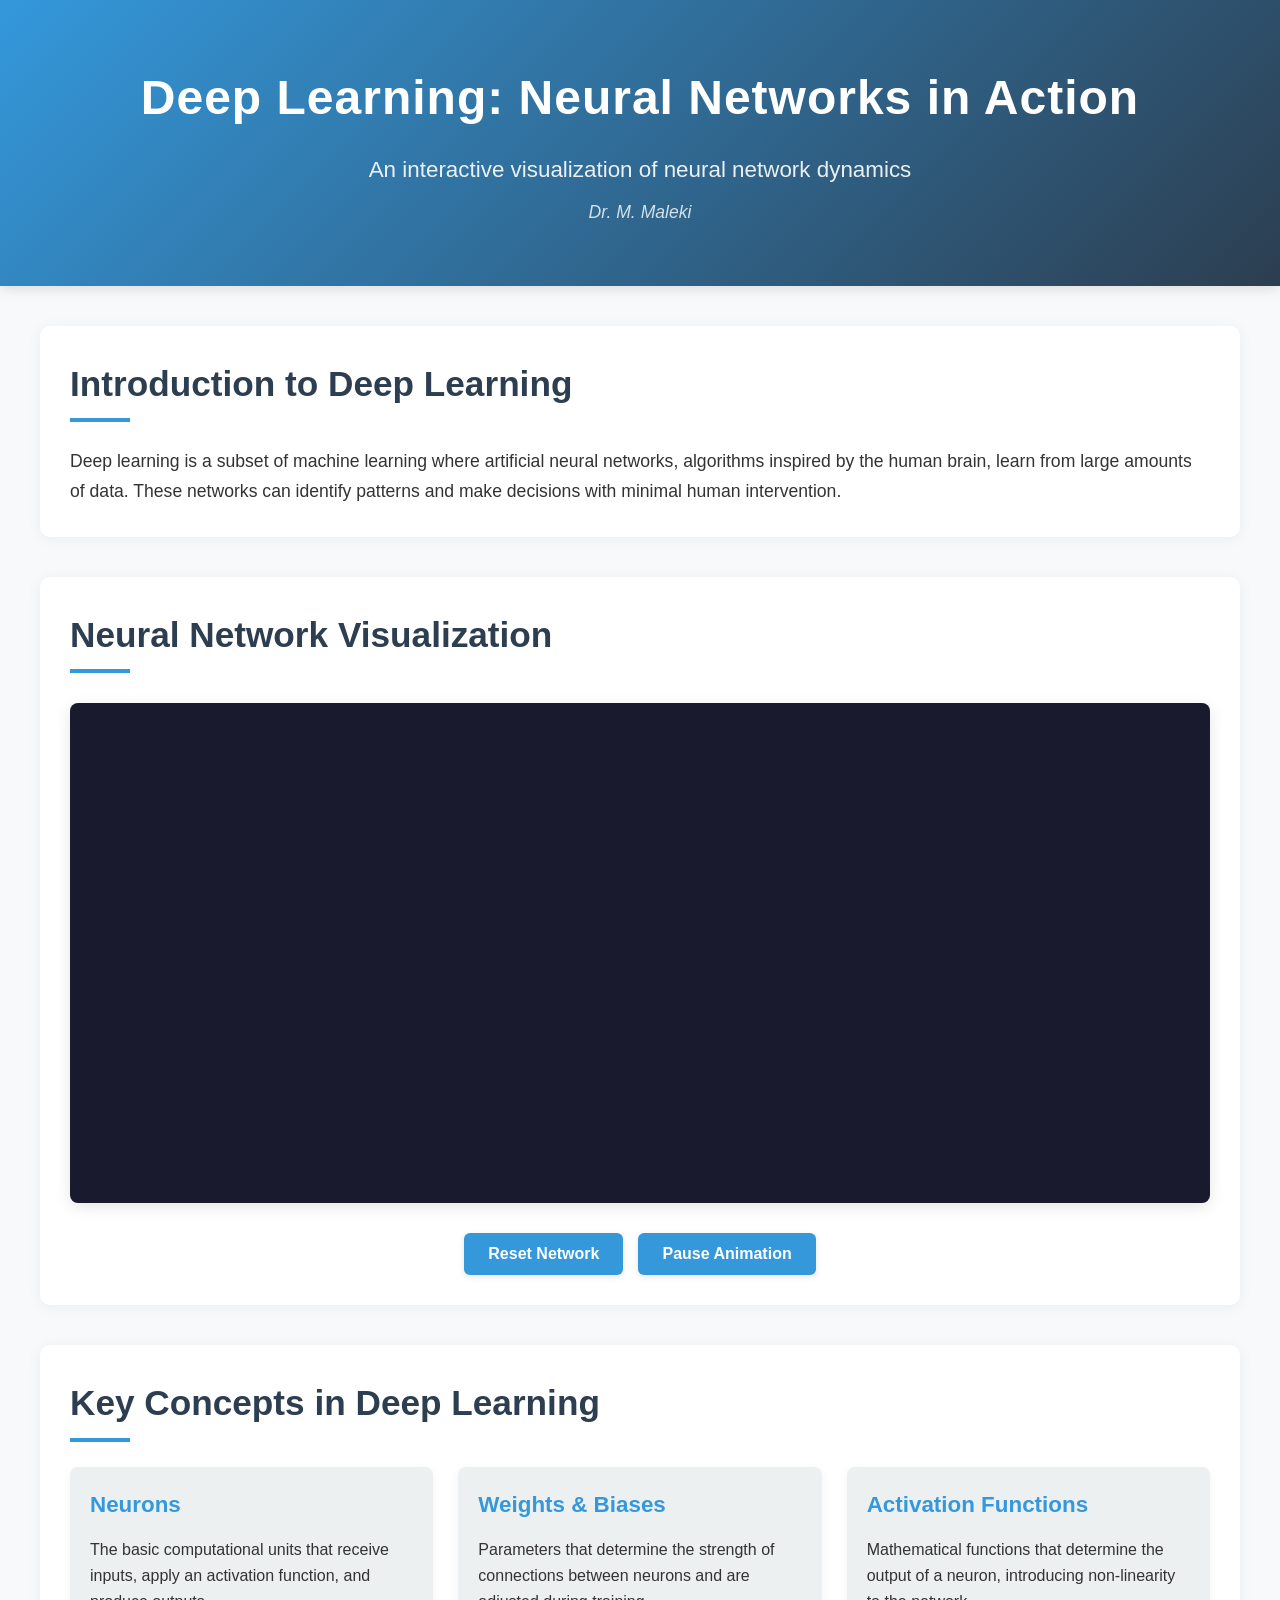
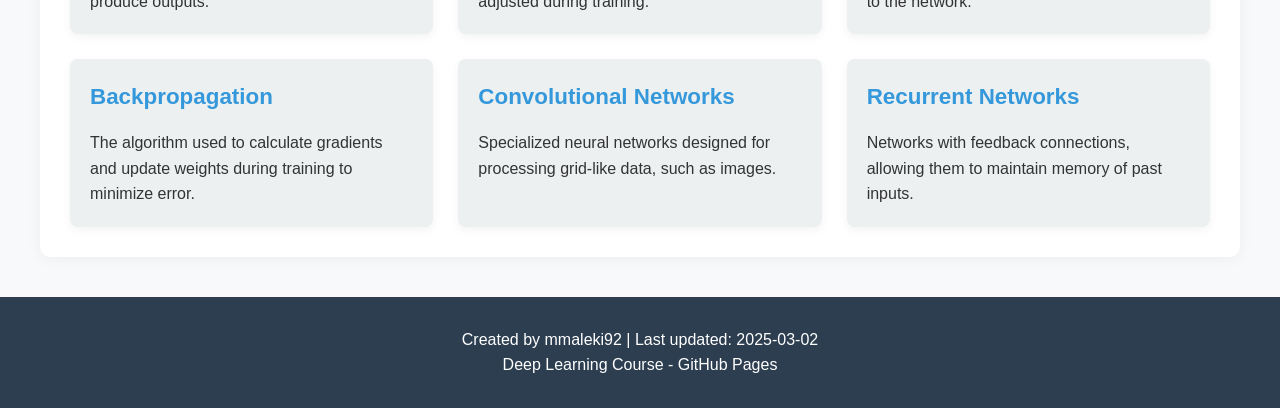
==== fa/deep_learning/index.html @ 8ae705e4 "added deep network course page" ====
<!DOCTYPE html>
<html lang="en">

<head>
    <meta charset="UTF-8">
    <meta name="viewport" content="width=device-width, initial-scale=1.0">
    <title>Deep Learning Neural Network Visualization</title>
    <link rel="stylesheet" href="styles.css">
</head>

<body>
    <header>
        <h1>Deep Learning: Neural Networks in Action</h1>
        <p class="subtitle">An interactive visualization of neural network dynamics</p>
        <p class="instructor">Dr. M. Maleki</p>
    </header>

    <section class="intro">
        <h2>Introduction to Deep Learning</h2>
        <p>Deep learning is a subset of machine learning where artificial neural networks, algorithms inspired by the
            human brain, learn from large amounts of data. These networks can identify patterns and make decisions with
            minimal human intervention.</p>
    </section>

    <section class="visualization">
        <h2>Neural Network Visualization</h2>
        <div class="canvas-container">
            <canvas id="neuralNetworkCanvas"></canvas>
        </div>
        <div class="controls">
            <button id="reset">Reset Network</button>
            <button id="toggleAnimation">Pause Animation</button>
        </div>
    </section>

    <section class="concepts">
        <h2>Key Concepts in Deep Learning</h2>
        <div class="concept-grid">
            <div class="concept-card">
                <h3>Neurons</h3>
                <p>The basic computational units that receive inputs, apply an activation function, and produce outputs.
                </p>
            </div>
            <div class="concept-card">
                <h3>Weights & Biases</h3>
                <p>Parameters that determine the strength of connections between neurons and are adjusted during
                    training.</p>
            </div>
            <div class="concept-card">
                <h3>Activation Functions</h3>
                <p>Mathematical functions that determine the output of a neuron, introducing non-linearity to the
                    network.</p>
            </div>
            <div class="concept-card">
                <h3>Backpropagation</h3>
                <p>The algorithm used to calculate gradients and update weights during training to minimize error.</p>
            </div>
            <div class="concept-card">
                <h3>Convolutional Networks</h3>
                <p>Specialized neural networks designed for processing grid-like data, such as images.</p>
            </div>
            <div class="concept-card">
                <h3>Recurrent Networks</h3>
                <p>Networks with feedback connections, allowing them to maintain memory of past inputs.</p>
            </div>
        </div>
    </section>

    <footer>
        <p>Created by mmaleki92 | Last updated: 2025-03-02</p>
        <p>Deep Learning Course - GitHub Pages</p>
    </footer>

    <script src="network.js"></script>
</body>

</html>
---- fa/deep_learning/styles.css ----
* {
    margin: 0;
    padding: 0;
    box-sizing: border-box;
}

:root {
    --primary-color: #3498db;
    --secondary-color: #2c3e50;
    --accent-color: #e74c3c;
    --light-bg: #f8f9fa;
    --dark-bg: #2c3e50;
    --text-color: #333;
    --light-text: #fff;
    --card-bg: #ecf0f1;
    --neuron-glow: #3498db;
}

body {
    font-family: 'Segoe UI', Tahoma, Geneva, Verdana, sans-serif;
    line-height: 1.6;
    color: var(--text-color);
    background-color: var(--light-bg);
    padding: 0;
    overflow-x: hidden;
}

header {
    text-align: center;
    padding: 60px 20px;
    background: linear-gradient(135deg, var(--primary-color), var(--secondary-color));
    color: var(--light-text);
    box-shadow: 0 4px 12px rgba(0,0,0,0.1);
}

h1 {
    font-size: 3rem;
    margin-bottom: 15px;
    letter-spacing: 1px;
}

.subtitle {
    font-size: 1.4rem;
    opacity: 0.9;
    margin-bottom: 10px;
}

.instructor {
    font-style: italic;
    font-size: 1.1rem;
    opacity: 0.8;
}

section {
    margin: 40px auto;
    padding: 30px;
    max-width: 1200px;
    background-color: white;
    border-radius: 10px;
    box-shadow: 0 2px 15px rgba(0,0,0,0.05);
}

h2 {
    color: var(--secondary-color);
    margin-bottom: 25px;
    font-size: 2.2rem;
    position: relative;
    padding-bottom: 10px;
}

h2:after {
    content: "";
    position: absolute;
    bottom: 0;
    left: 0;
    width: 60px;
    height: 4px;
    background-color: var(--primary-color);
}

.intro p {
    font-size: 1.1rem;
    line-height: 1.7;
}

.canvas-container {
    width: 100%;
    height: 500px;
    position: relative;
    margin: 30px 0;
    border-radius: 8px;
    overflow: hidden;
    box-shadow: 0 4px 15px rgba(0,0,0,0.1);
    background-color: #1a1a2e;
}

#neuralNetworkCanvas {
    width: 100%;
    height: 100%;
    display: block;
}

.controls {
    display: flex;
    gap: 15px;
    justify-content: center;
    margin-top: 20px;
}

button {
    padding: 12px 24px;
    font-size: 1rem;
    border: none;
    border-radius: 6px;
    background-color: var(--primary-color);
    color: white;
    cursor: pointer;
    transition: all 0.3s ease;
    font-weight: 600;
    box-shadow: 0 2px 6px rgba(0,0,0,0.1);
}

button:hover {
    background-color: #2980b9;
    transform: translateY(-2px);
    box-shadow: 0 4px 8px rgba(0,0,0,0.2);
}

.concept-grid {
    display: grid;
    grid-template-columns: repeat(auto-fill, minmax(300px, 1fr));
    gap: 25px;
}

.concept-card {
    padding: 20px;
    background-color: var(--card-bg);
    border-radius: 8px;
    box-shadow: 0 3px 10px rgba(0,0,0,0.05);
    transition: transform 0.3s, box-shadow 0.3s;
}

.concept-card:hover {
    transform: translateY(-5px);
    box-shadow: 0 8px 20px rgba(0,0,0,0.1);
}

.concept-card h3 {
    color: var(--primary-color);
    margin-bottom: 15px;
    font-size: 1.4rem;
}

.concept-card p {
    font-size: 1rem;
    line-height: 1.6;
}

footer {
    text-align: center;
    padding: 30px;
    background-color: var(--secondary-color);
    color: var(--light-text);
    margin-top: 40px;
}

@media (max-width: 768px) {
    h1 {
        font-size: 2.2rem;
    }
    
    .subtitle {
        font-size: 1.1rem;
    }
    
    section {
        padding: 20px;
        margin: 20px 15px;
    }
    
    .concept-grid {
        grid-template-columns: 1fr;
    }
    
    .canvas-container {
        height: 350px;
    }
    
    h2 {
        font-size: 1.8rem;
    }
}
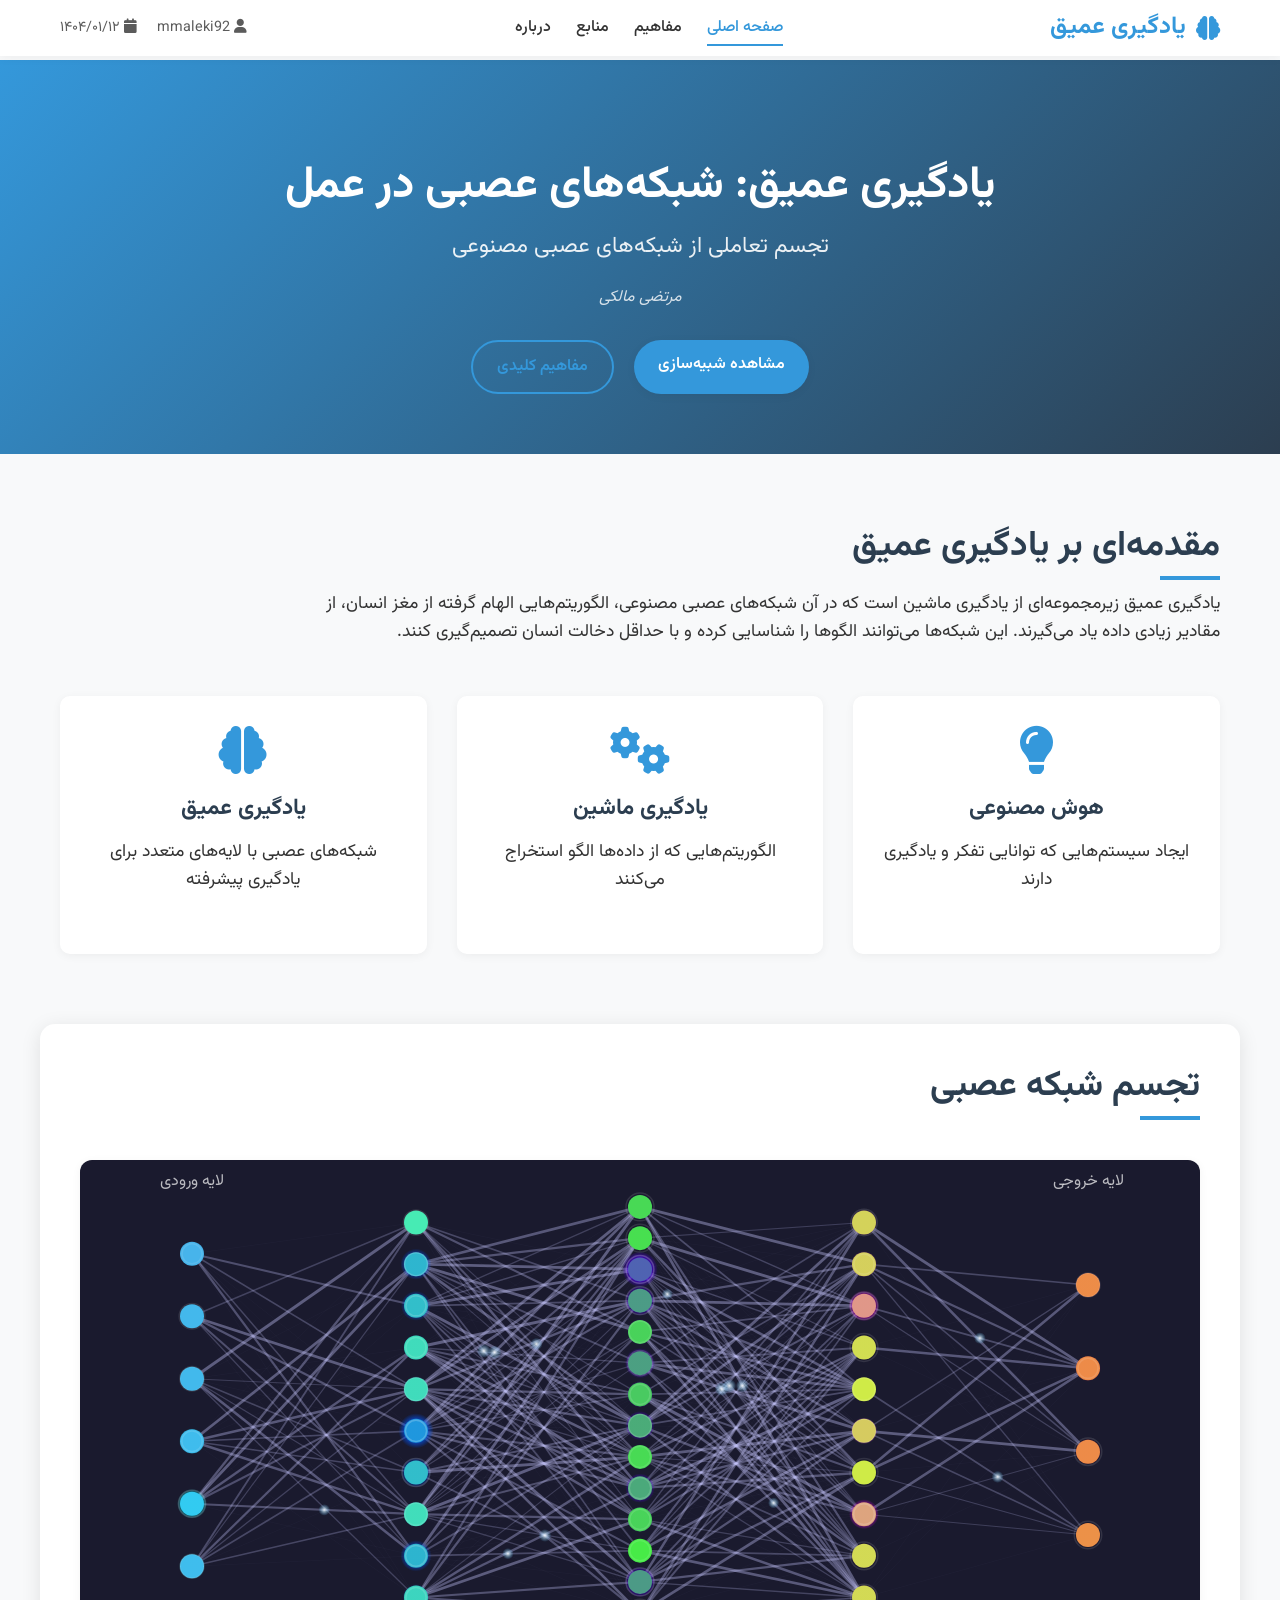
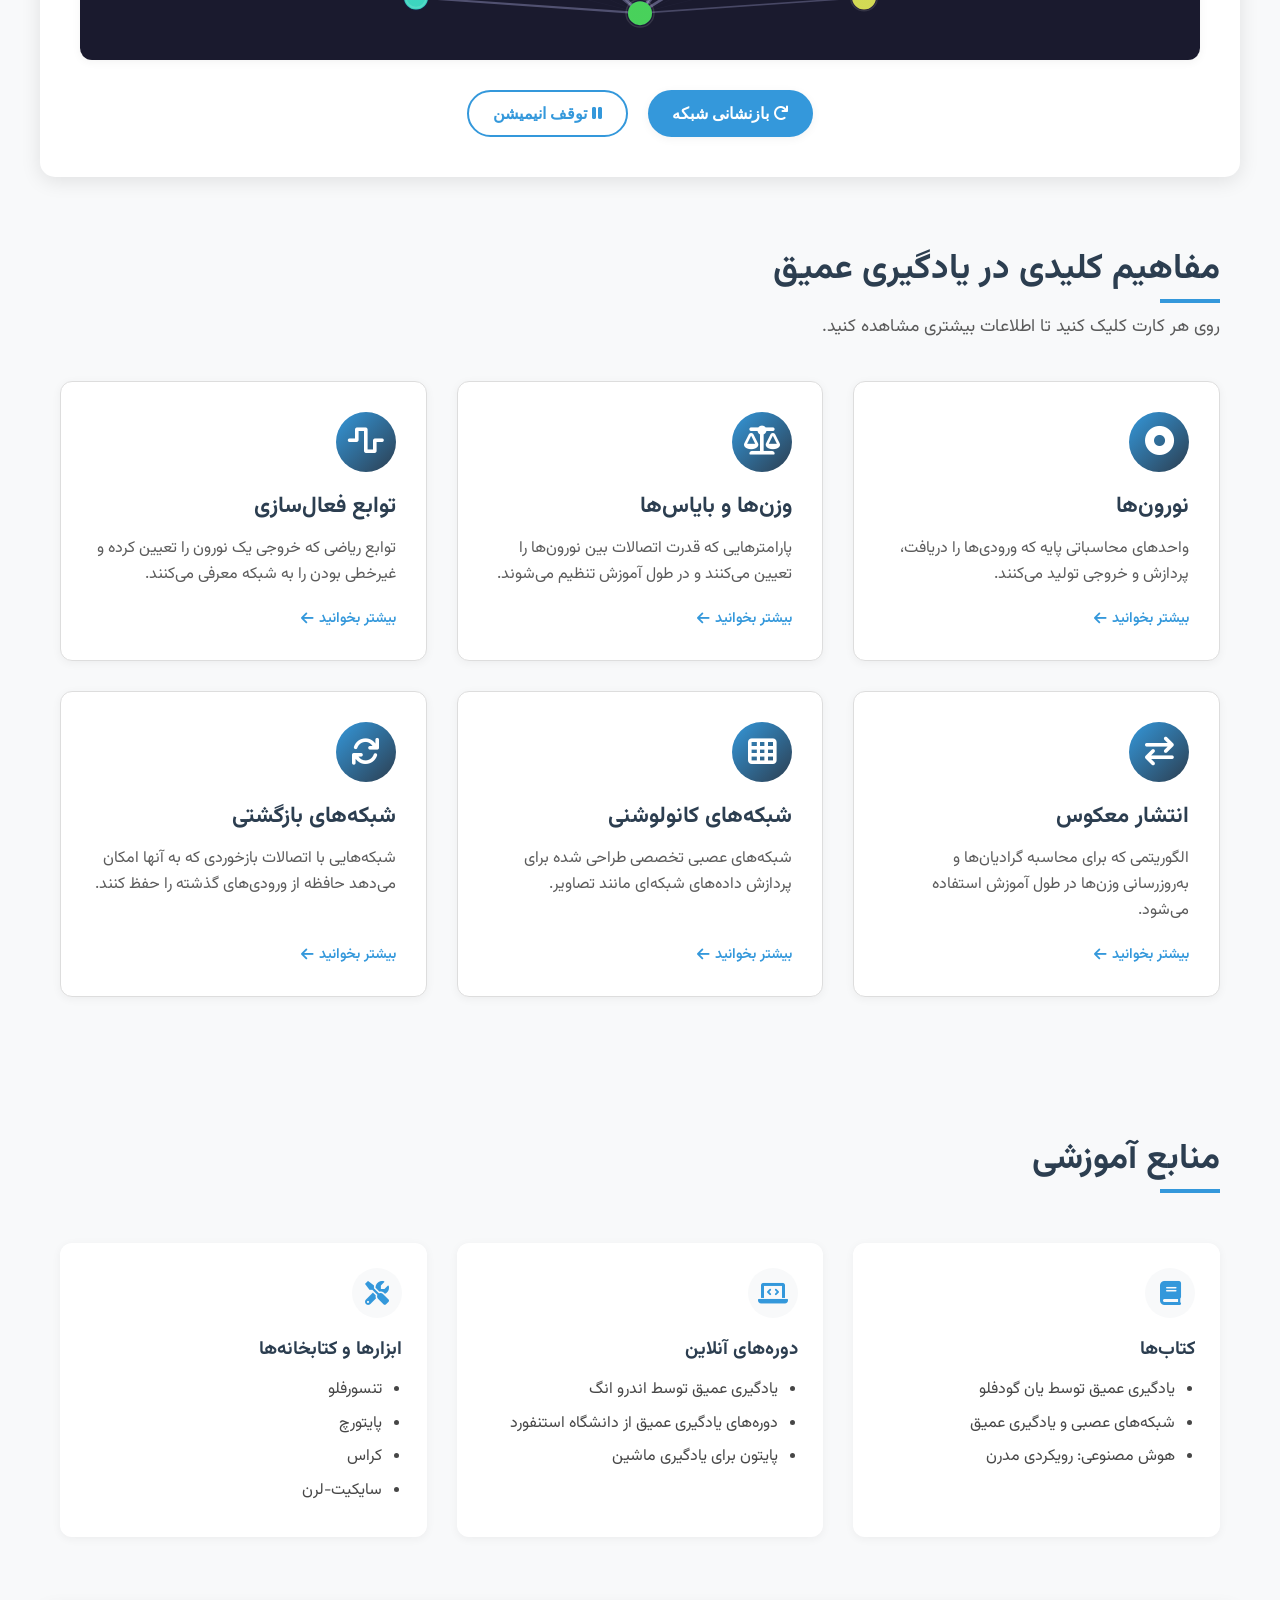
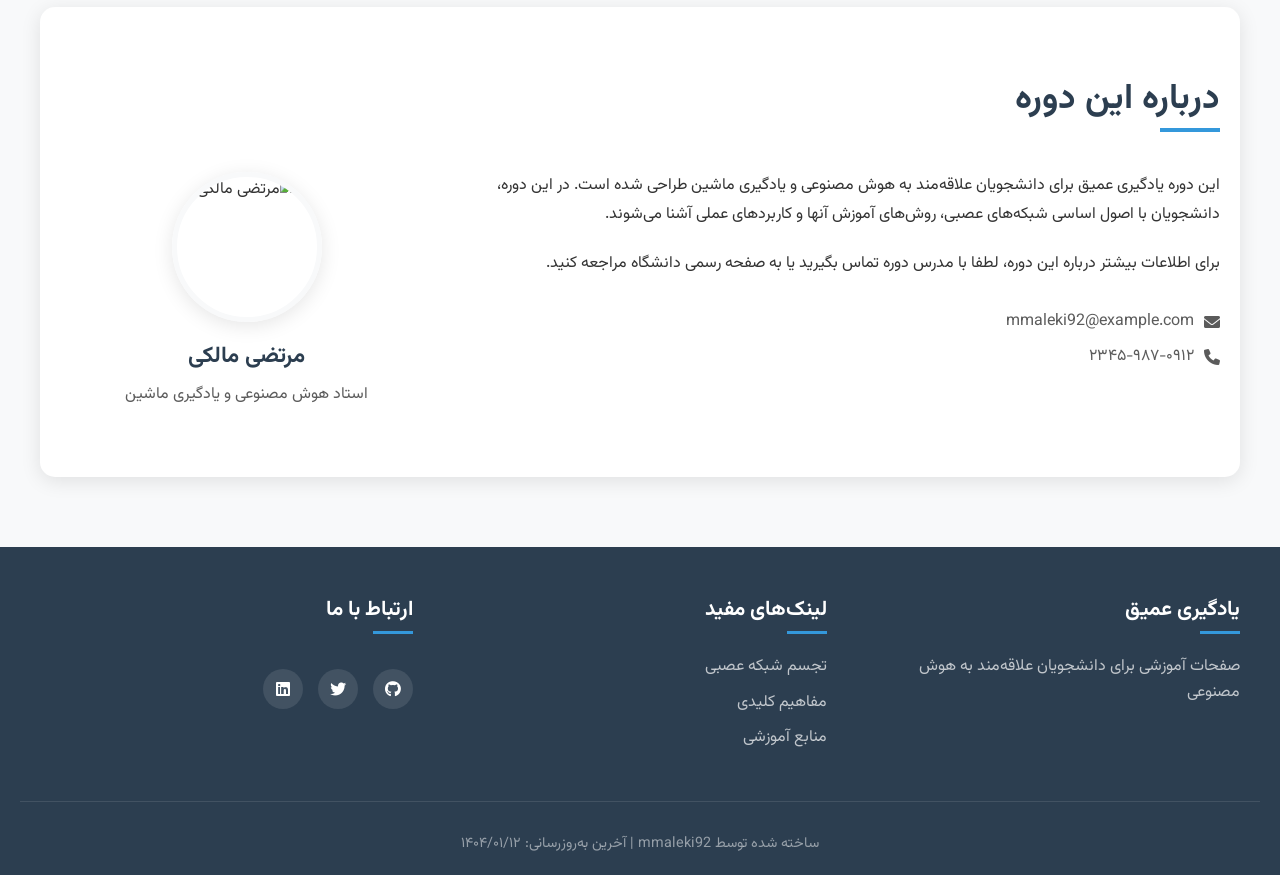
==== commit 6874fa9b: "added deep learning page" ====
--- a/fa/deep_learning/index.html
+++ b/fa/deep_learning/index.html
@@ -1,77 +1,227 @@
 <!DOCTYPE html>
-<html lang="en">
+<html lang="fa" dir="rtl">
 
 <head>
     <meta charset="UTF-8">
     <meta name="viewport" content="width=device-width, initial-scale=1.0">
-    <title>Deep Learning Neural Network Visualization</title>
+    <title>یادگیری عمیق: شبکه عصبی</title>
+    <link rel="stylesheet" href="https://cdnjs.cloudflare.com/ajax/libs/font-awesome/6.0.0-beta3/css/all.min.css">
     <link rel="stylesheet" href="styles.css">
 </head>
 
 <body>
+    <nav class="main-nav">
+        <div class="nav-container">
+            <div class="logo">
+                <h2><i class="fas fa-brain"></i> یادگیری عمیق</h2>
+            </div>
+            <div class="nav-links">
+                <a href="#" class="active">صفحه اصلی</a>
+                <a href="#concepts">مفاهیم</a>
+                <a href="#resources">منابع</a>
+                <a href="#about">درباره</a>
+            </div>
+            <div class="user-info">
+                <span><i class="fas fa-user"></i> mmaleki92</span>
+                <span><i class="fas fa-calendar"></i> ۱۴۰۴/۰۱/۱۲</span>
+            </div>
+        </div>
+    </nav>
+
     <header>
-        <h1>Deep Learning: Neural Networks in Action</h1>
-        <p class="subtitle">An interactive visualization of neural network dynamics</p>
-        <p class="instructor">Dr. M. Maleki</p>
+        <div class="header-content">
+            <h1>یادگیری عمیق: شبکه‌های عصبی در عمل</h1>
+            <p class="subtitle">تجسم تعاملی از شبکه‌های عصبی مصنوعی</p>
+            <p class="instructor">مرتضی مالکی</p>
+            <div class="header-buttons">
+                <a href="#visualization" class="btn primary-btn">مشاهده شبیه‌سازی</a>
+                <a href="#concepts" class="btn secondary-btn">مفاهیم کلیدی</a>
+            </div>
+        </div>
     </header>
 
     <section class="intro">
-        <h2>Introduction to Deep Learning</h2>
-        <p>Deep learning is a subset of machine learning where artificial neural networks, algorithms inspired by the
-            human brain, learn from large amounts of data. These networks can identify patterns and make decisions with
-            minimal human intervention.</p>
-    </section>
-
-    <section class="visualization">
-        <h2>Neural Network Visualization</h2>
+        <h2>مقدمه‌ای بر یادگیری عمیق</h2>
+        <p>یادگیری عمیق زیرمجموعه‌ای از یادگیری ماشین است که در آن شبکه‌های عصبی مصنوعی، الگوریتم‌هایی الهام گرفته از
+            مغز انسان، از مقادیر زیادی داده یاد می‌گیرند. این شبکه‌ها می‌توانند الگوها را شناسایی کرده و با حداقل دخالت
+            انسان تصمیم‌گیری کنند.</p>
+        <div class="intro-cards">
+            <div class="intro-card">
+                <i class="fas fa-lightbulb"></i>
+                <h3>هوش مصنوعی</h3>
+                <p>ایجاد سیستم‌هایی که توانایی تفکر و یادگیری دارند</p>
+            </div>
+            <div class="intro-card">
+                <i class="fas fa-cogs"></i>
+                <h3>یادگیری ماشین</h3>
+                <p>الگوریتم‌هایی که از داده‌ها الگو استخراج می‌کنند</p>
+            </div>
+            <div class="intro-card">
+                <i class="fas fa-brain"></i>
+                <h3>یادگیری عمیق</h3>
+                <p>شبکه‌های عصبی با لایه‌های متعدد برای یادگیری پیشرفته</p>
+            </div>
+        </div>
+    </section>
+
+    <section id="visualization" class="visualization">
+        <h2>تجسم شبکه عصبی</h2>
         <div class="canvas-container">
             <canvas id="neuralNetworkCanvas"></canvas>
         </div>
         <div class="controls">
-            <button id="reset">Reset Network</button>
-            <button id="toggleAnimation">Pause Animation</button>
-        </div>
-    </section>
-
-    <section class="concepts">
-        <h2>Key Concepts in Deep Learning</h2>
+            <button id="reset" class="btn primary-btn"><i class="fas fa-redo"></i> بازنشانی شبکه</button>
+            <button id="toggleAnimation" class="btn secondary-btn"><i class="fas fa-pause"></i> توقف انیمیشن</button>
+        </div>
+    </section>
+
+    <section id="concepts" class="concepts">
+        <h2>مفاهیم کلیدی در یادگیری عمیق</h2>
+        <p class="section-desc">روی هر کارت کلیک کنید تا اطلاعات بیشتری مشاهده کنید.</p>
         <div class="concept-grid">
-            <div class="concept-card">
-                <h3>Neurons</h3>
-                <p>The basic computational units that receive inputs, apply an activation function, and produce outputs.
-                </p>
-            </div>
-            <div class="concept-card">
-                <h3>Weights & Biases</h3>
-                <p>Parameters that determine the strength of connections between neurons and are adjusted during
-                    training.</p>
-            </div>
-            <div class="concept-card">
-                <h3>Activation Functions</h3>
-                <p>Mathematical functions that determine the output of a neuron, introducing non-linearity to the
-                    network.</p>
-            </div>
-            <div class="concept-card">
-                <h3>Backpropagation</h3>
-                <p>The algorithm used to calculate gradients and update weights during training to minimize error.</p>
-            </div>
-            <div class="concept-card">
-                <h3>Convolutional Networks</h3>
-                <p>Specialized neural networks designed for processing grid-like data, such as images.</p>
-            </div>
-            <div class="concept-card">
-                <h3>Recurrent Networks</h3>
-                <p>Networks with feedback connections, allowing them to maintain memory of past inputs.</p>
+            <div class="concept-card" data-concept="neurons">
+                <div class="card-icon"><i class="fas fa-dot-circle"></i></div>
+                <h3>نورون‌ها</h3>
+                <p>واحدهای محاسباتی پایه که ورودی‌ها را دریافت، پردازش و خروجی تولید می‌کنند.</p>
+                <span class="read-more">بیشتر بخوانید <i class="fas fa-arrow-left"></i></span>
+            </div>
+            <div class="concept-card" data-concept="weights">
+                <div class="card-icon"><i class="fas fa-balance-scale"></i></div>
+                <h3>وزن‌ها و بایاس‌ها</h3>
+                <p>پارامترهایی که قدرت اتصالات بین نورون‌ها را تعیین می‌کنند و در طول آموزش تنظیم می‌شوند.</p>
+                <span class="read-more">بیشتر بخوانید <i class="fas fa-arrow-left"></i></span>
+            </div>
+            <div class="concept-card" data-concept="activation">
+                <div class="card-icon"><i class="fas fa-wave-square"></i></div>
+                <h3>توابع فعال‌سازی</h3>
+                <p>توابع ریاضی که خروجی یک نورون را تعیین کرده و غیرخطی بودن را به شبکه معرفی می‌کنند.</p>
+                <span class="read-more">بیشتر بخوانید <i class="fas fa-arrow-left"></i></span>
+            </div>
+            <div class="concept-card" data-concept="backprop">
+                <div class="card-icon"><i class="fas fa-arrow-right-arrow-left"></i></div>
+                <h3>انتشار معکوس</h3>
+                <p>الگوریتمی که برای محاسبه گرادیان‌ها و به‌روزرسانی وزن‌ها در طول آموزش استفاده می‌شود.</p>
+                <span class="read-more">بیشتر بخوانید <i class="fas fa-arrow-left"></i></span>
+            </div>
+            <div class="concept-card" data-concept="cnn">
+                <div class="card-icon"><i class="fas fa-th"></i></div>
+                <h3>شبکه‌های کانولوشنی</h3>
+                <p>شبکه‌های عصبی تخصصی طراحی شده برای پردازش داده‌های شبکه‌ای مانند تصاویر.</p>
+                <span class="read-more">بیشتر بخوانید <i class="fas fa-arrow-left"></i></span>
+            </div>
+            <div class="concept-card" data-concept="rnn">
+                <div class="card-icon"><i class="fas fa-sync"></i></div>
+                <h3>شبکه‌های بازگشتی</h3>
+                <p>شبکه‌هایی با اتصالات بازخوردی که به آنها امکان می‌دهد حافظه از ورودی‌های گذشته را حفظ کنند.</p>
+                <span class="read-more">بیشتر بخوانید <i class="fas fa-arrow-left"></i></span>
+            </div>
+        </div>
+    </section>
+
+    <!-- Concept Details Overlay -->
+    <div id="concept-overlay" class="overlay">
+        <div class="overlay-content">
+            <div class="overlay-header">
+                <h2 id="concept-title"></h2>
+                <button id="close-overlay"><i class="fas fa-times"></i></button>
+            </div>
+            <div class="overlay-body">
+                <div id="concept-content"></div>
+            </div>
+            <div class="overlay-footer">
+                <button id="back-to-concepts" class="btn secondary-btn"><i class="fas fa-arrow-right"></i> بازگشت به
+                    مفاهیم</button>
+            </div>
+        </div>
+    </div>
+
+    <section id="resources" class="resources">
+        <h2>منابع آموزشی</h2>
+        <div class="resource-grid">
+            <div class="resource-card">
+                <div class="resource-icon"><i class="fas fa-book"></i></div>
+                <h3>کتاب‌ها</h3>
+                <ul>
+                    <li>یادگیری عمیق توسط یان گودفلو</li>
+                    <li>شبکه‌های عصبی و یادگیری عمیق</li>
+                    <li>هوش مصنوعی: رویکردی مدرن</li>
+                </ul>
+            </div>
+            <div class="resource-card">
+                <div class="resource-icon"><i class="fas fa-laptop-code"></i></div>
+                <h3>دوره‌های آنلاین</h3>
+                <ul>
+                    <li>یادگیری عمیق توسط اندرو انگ</li>
+                    <li>دوره‌های یادگیری عمیق از دانشگاه استنفورد</li>
+                    <li>پایتون برای یادگیری ماشین</li>
+                </ul>
+            </div>
+            <div class="resource-card">
+                <div class="resource-icon"><i class="fas fa-tools"></i></div>
+                <h3>ابزارها و کتابخانه‌ها</h3>
+                <ul>
+                    <li>تنسورفلو</li>
+                    <li>پایتورچ</li>
+                    <li>کراس</li>
+                    <li>سایکیت-لرن</li>
+                </ul>
+            </div>
+        </div>
+    </section>
+
+    <section id="about" class="about">
+        <h2>درباره این دوره</h2>
+        <div class="about-content">
+            <div class="about-text">
+                <p>این دوره یادگیری عمیق برای دانشجویان علاقه‌مند به هوش مصنوعی و یادگیری ماشین طراحی شده است. در این
+                    دوره، دانشجویان با اصول اساسی شبکه‌های عصبی، روش‌های آموزش آنها و کاربردهای عملی آشنا می‌شوند.</p>
+                <p>برای اطلاعات بیشتر درباره این دوره، لطفا با مدرس دوره تماس بگیرید یا به صفحه رسمی دانشگاه مراجعه
+                    کنید.</p>
+                <div class="contact-info">
+                    <div><i class="fas fa-envelope"></i> mmaleki92@example.com</div>
+                    <div><i class="fas fa-phone"></i> ۲۳۴۵-۹۸۷-۰۹۱۲</div>
+                </div>
+            </div>
+            <div class="instructor-profile">
+                <div class="profile-img">
+                    <img src="https://via.placeholder.com/150" alt="مرتضی مالکی">
+                </div>
+                <h3>مرتضی مالکی</h3>
+                <p>استاد هوش مصنوعی و یادگیری ماشین</p>
             </div>
         </div>
     </section>
 
     <footer>
-        <p>Created by mmaleki92 | Last updated: 2025-03-02</p>
-        <p>Deep Learning Course - GitHub Pages</p>
+        <div class="footer-content">
+            <div class="footer-section">
+                <h3>یادگیری عمیق</h3>
+                <p>صفحات آموزشی برای دانشجویان علاقه‌مند به هوش مصنوعی</p>
+            </div>
+            <div class="footer-section">
+                <h3>لینک‌های مفید</h3>
+                <ul>
+                    <li><a href="#visualization">تجسم شبکه عصبی</a></li>
+                    <li><a href="#concepts">مفاهیم کلیدی</a></li>
+                    <li><a href="#resources">منابع آموزشی</a></li>
+                </ul>
+            </div>
+            <div class="footer-section">
+                <h3>ارتباط با ما</h3>
+                <div class="social-links">
+                    <a href="#"><i class="fab fa-github"></i></a>
+                    <a href="#"><i class="fab fa-twitter"></i></a>
+                    <a href="#"><i class="fab fa-linkedin"></i></a>
+                </div>
+            </div>
+        </div>
+        <div class="footer-bottom">
+            <p>ساخته شده توسط mmaleki92 | آخرین به‌روزرسانی: ۱۴۰۴/۰۱/۱۲</p>
+        </div>
     </footer>
 
     <script src="network.js"></script>
+    <script src="app.js"></script>
 </body>
 
 </html>
--- a/fa/deep_learning/styles.css
+++ b/fa/deep_learning/styles.css
@@ -1,86 +1,287 @@
-* {
-    margin: 0;
-    padding: 0;
-    box-sizing: border-box;
-}
+/* پایه */
+@import url('https://fonts.googleapis.com/css2?family=Vazirmatn:wght@300;400;500;700&display=swap');
 
 :root {
     --primary-color: #3498db;
     --secondary-color: #2c3e50;
-    --accent-color: #e74c3c;
+    --accent-color: #e67e22;
     --light-bg: #f8f9fa;
     --dark-bg: #2c3e50;
     --text-color: #333;
     --light-text: #fff;
     --card-bg: #ecf0f1;
+    --border-color: #ddd;
+    --hover-color: #2980b9;
+    --gradient-start: #3498db;
+    --gradient-end: #2c3e50;
+    --shadow-sm: 0 2px 10px rgba(0, 0, 0, 0.05);
+    --shadow-md: 0 4px 20px rgba(0, 0, 0, 0.1);
+    --shadow-lg: 0 8px 30px rgba(0, 0, 0, 0.15);
     --neuron-glow: #3498db;
+    --transition: all 0.3s ease;
+}
+
+* {
+    margin: 0;
+    padding: 0;
+    box-sizing: border-box;
+}
+
+html {
+    scroll-behavior: smooth;
 }
 
 body {
-    font-family: 'Segoe UI', Tahoma, Geneva, Verdana, sans-serif;
+    font-family: 'Vazirmatn', Arial, sans-serif;
     line-height: 1.6;
     color: var(--text-color);
     background-color: var(--light-bg);
     padding: 0;
     overflow-x: hidden;
-}
-
-header {
+    direction: rtl;
+}
+
+a {
+    text-decoration: none;
+    color: var(--primary-color);
+    transition: var(--transition);
+}
+
+a:hover {
+    color: var(--hover-color);
+}
+
+h1,
+h2,
+h3,
+h4 {
+    font-weight: 700;
+    line-height: 1.3;
+}
+
+.btn {
+    display: inline-block;
+    padding: 12px 24px;
+    border-radius: 30px;
+    font-weight: 600;
     text-align: center;
-    padding: 60px 20px;
-    background: linear-gradient(135deg, var(--primary-color), var(--secondary-color));
-    color: var(--light-text);
-    box-shadow: 0 4px 12px rgba(0,0,0,0.1);
-}
-
-h1 {
-    font-size: 3rem;
-    margin-bottom: 15px;
-    letter-spacing: 1px;
-}
-
-.subtitle {
-    font-size: 1.4rem;
-    opacity: 0.9;
-    margin-bottom: 10px;
-}
-
-.instructor {
-    font-style: italic;
-    font-size: 1.1rem;
-    opacity: 0.8;
-}
-
-section {
-    margin: 40px auto;
-    padding: 30px;
+    transition: var(--transition);
+    cursor: pointer;
+    border: none;
+    font-size: 1rem;
+}
+
+.primary-btn {
+    background-color: var(--primary-color);
+    color: white;
+    box-shadow: var(--shadow-sm);
+}
+
+.primary-btn:hover {
+    background-color: var(--hover-color);
+    box-shadow: var(--shadow-md);
+    transform: translateY(-2px);
+    color: white;
+}
+
+.secondary-btn {
+    background-color: transparent;
+    color: var(--primary-color);
+    border: 2px solid var(--primary-color);
+}
+
+.secondary-btn:hover {
+    background-color: var(--primary-color);
+    color: white;
+    transform: translateY(-2px);
+}
+
+/* نوار ناوبری */
+.main-nav {
+    position: fixed;
+    top: 0;
+    width: 100%;
+    background-color: white;
+    box-shadow: var(--shadow-sm);
+    z-index: 1000;
+    padding: 10px 0;
+}
+
+.nav-container {
+    display: flex;
+    justify-content: space-between;
+    align-items: center;
     max-width: 1200px;
-    background-color: white;
-    border-radius: 10px;
-    box-shadow: 0 2px 15px rgba(0,0,0,0.05);
-}
-
-h2 {
-    color: var(--secondary-color);
-    margin-bottom: 25px;
-    font-size: 2.2rem;
+    margin: 0 auto;
+    padding: 0 20px;
+}
+
+.logo h2 {
+    font-size: 1.5rem;
+    color: var(--primary-color);
+    display: flex;
+    align-items: center;
+    gap: 10px;
+}
+
+.nav-links {
+    display: flex;
+    gap: 25px;
+}
+
+.nav-links a {
+    color: var(--text-color);
+    font-weight: 500;
     position: relative;
-    padding-bottom: 10px;
-}
-
-h2:after {
+    padding: 5px 0;
+}
+
+.nav-links a.active,
+.nav-links a:hover {
+    color: var(--primary-color);
+}
+
+.nav-links a:after {
     content: "";
     position: absolute;
     bottom: 0;
-    left: 0;
+    right: 0;
+    width: 0;
+    height: 2px;
+    background-color: var(--primary-color);
+    transition: var(--transition);
+}
+
+.nav-links a:hover:after,
+.nav-links a.active:after {
+    width: 100%;
+}
+
+.user-info {
+    display: flex;
+    gap: 20px;
+    font-size: 0.9rem;
+    color: var(--text-color);
+    opacity: 0.8;
+}
+
+/* هدر */
+header {
+    background: linear-gradient(135deg, var(--gradient-start), var(--gradient-end));
+    color: var(--light-text);
+    padding: 100px 20px 60px;
+    text-align: center;
+    margin-top: 60px;
+}
+
+.header-content {
+    max-width: 900px;
+    margin: 0 auto;
+}
+
+header h1 {
+    font-size: 2.8rem;
+    margin-bottom: 15px;
+    line-height: 1.2;
+}
+
+.subtitle {
+    font-size: 1.4rem;
+    margin-bottom: 20px;
+    opacity: 0.9;
+}
+
+.instructor {
+    font-style: italic;
+    margin-bottom: 30px;
+    opacity: 0.8;
+}
+
+.header-buttons {
+    display: flex;
+    justify-content: center;
+    gap: 20px;
+    margin-top: 30px;
+}
+
+/* بخش‌ها */
+section {
+    padding: 70px 20px;
+    max-width: 1200px;
+    margin: 0 auto;
+}
+
+section h2 {
+    font-size: 2.2rem;
+    color: var(--secondary-color);
+    margin-bottom: 20px;
+    position: relative;
+    display: inline-block;
+}
+
+section h2::after {
+    content: "";
+    position: absolute;
+    bottom: -10px;
+    right: 0;
     width: 60px;
     height: 4px;
     background-color: var(--primary-color);
 }
 
+.section-desc {
+    margin-bottom: 40px;
+    font-size: 1.1rem;
+    color: var(--text-color);
+    opacity: 0.8;
+}
+
+/* مقدمه */
 .intro p {
     font-size: 1.1rem;
-    line-height: 1.7;
+    margin-bottom: 30px;
+    max-width: 900px;
+}
+
+.intro-cards {
+    display: grid;
+    grid-template-columns: repeat(auto-fit, minmax(250px, 1fr));
+    gap: 30px;
+    margin-top: 50px;
+}
+
+.intro-card {
+    background-color: white;
+    border-radius: 10px;
+    padding: 30px;
+    box-shadow: var(--shadow-sm);
+    text-align: center;
+    transition: var(--transition);
+}
+
+.intro-card:hover {
+    transform: translateY(-10px);
+    box-shadow: var(--shadow-md);
+}
+
+.intro-card i {
+    font-size: 3rem;
+    color: var(--primary-color);
+    margin-bottom: 20px;
+}
+
+.intro-card h3 {
+    margin-bottom: 15px;
+    font-size: 1.4rem;
+    color: var(--secondary-color);
+}
+
+/* بخش تجسم */
+.visualization {
+    background-color: white;
+    border-radius: 15px;
+    box-shadow: var(--shadow-md);
+    padding: 40px;
 }
 
 .canvas-container {
@@ -88,9 +289,9 @@
     height: 500px;
     position: relative;
     margin: 30px 0;
-    border-radius: 8px;
+    border-radius: 12px;
     overflow: hidden;
-    box-shadow: 0 4px 15px rgba(0,0,0,0.1);
+    box-shadow: var(--shadow-sm);
     background-color: #1a1a2e;
 }
 
@@ -102,51 +303,57 @@
 
 .controls {
     display: flex;
-    gap: 15px;
+    gap: 20px;
     justify-content: center;
-    margin-top: 20px;
-}
-
-button {
-    padding: 12px 24px;
-    font-size: 1rem;
-    border: none;
-    border-radius: 6px;
-    background-color: var(--primary-color);
-    color: white;
-    cursor: pointer;
-    transition: all 0.3s ease;
-    font-weight: 600;
-    box-shadow: 0 2px 6px rgba(0,0,0,0.1);
-}
-
-button:hover {
-    background-color: #2980b9;
-    transform: translateY(-2px);
-    box-shadow: 0 4px 8px rgba(0,0,0,0.2);
-}
-
+    margin-top: 30px;
+}
+
+/* کارت‌های مفهوم */
 .concept-grid {
     display: grid;
     grid-template-columns: repeat(auto-fill, minmax(300px, 1fr));
-    gap: 25px;
+    gap: 30px;
+    margin-top: 30px;
 }
 
 .concept-card {
-    padding: 20px;
-    background-color: var(--card-bg);
-    border-radius: 8px;
-    box-shadow: 0 3px 10px rgba(0,0,0,0.05);
-    transition: transform 0.3s, box-shadow 0.3s;
+    background-color: white;
+    border-radius: 12px;
+    padding: 30px;
+    box-shadow: var(--shadow-sm);
+    transition: var(--transition);
+    cursor: pointer;
+    position: relative;
+    overflow: hidden;
+    display: flex;
+    flex-direction: column;
+    border: 1px solid var(--border-color);
 }
 
 .concept-card:hover {
     transform: translateY(-5px);
-    box-shadow: 0 8px 20px rgba(0,0,0,0.1);
+    box-shadow: var(--shadow-md);
+    border-color: var(--primary-color);
+}
+
+.card-icon {
+    width: 60px;
+    height: 60px;
+    border-radius: 50%;
+    background: linear-gradient(135deg, var(--gradient-start) 0%, var(--gradient-end) 100%);
+    display: flex;
+    align-items: center;
+    justify-content: center;
+    margin-bottom: 20px;
+}
+
+.card-icon i {
+    color: white;
+    font-size: 1.8rem;
 }
 
 .concept-card h3 {
-    color: var(--primary-color);
+    color: var(--secondary-color);
     margin-bottom: 15px;
     font-size: 1.4rem;
 }
@@ -154,39 +361,543 @@
 .concept-card p {
     font-size: 1rem;
     line-height: 1.6;
-}
-
+    color: var(--text-color);
+    opacity: 0.8;
+    flex-grow: 1;
+}
+
+.read-more {
+    color: var(--primary-color);
+    font-weight: 600;
+    display: flex;
+    align-items: center;
+    gap: 5px;
+    margin-top: 20px;
+    font-size: 0.9rem;
+}
+
+.concept-card:hover .read-more {
+    color: var(--hover-color);
+}
+
+/* پاپ آپ جزئیات مفهوم */
+.overlay {
+    position: fixed;
+    top: 0;
+    left: 0;
+    right: 0;
+    bottom: 0;
+    background-color: rgba(0, 0, 0, 0.7);
+    z-index: 2000;
+    display: none;
+    justify-content: center;
+    align-items: center;
+    padding: 20px;
+}
+
+.overlay.active {
+    display: flex;
+}
+
+.overlay-content {
+    background-color: white;
+    border-radius: 15px;
+    width: 100%;
+    max-width: 800px;
+    max-height: 90vh;
+    overflow: hidden;
+    display: flex;
+    flex-direction: column;
+    animation: slideIn 0.3s ease;
+    box-shadow: var(--shadow-lg);
+}
+
+@keyframes slideIn {
+    from {
+        opacity: 0;
+        transform: translateY(30px);
+    }
+
+    to {
+        opacity: 1;
+        transform: translateY(0);
+    }
+}
+
+.overlay-header {
+    display: flex;
+    justify-content: space-between;
+    align-items: center;
+    padding: 20px 30px;
+    border-bottom: 1px solid var(--border-color);
+}
+
+.overlay-header h2 {
+    font-size: 1.8rem;
+    color: var(--secondary-color);
+}
+
+.overlay-header button {
+    background: none;
+    border: none;
+    font-size: 1.5rem;
+    color: var(--text-color);
+    cursor: pointer;
+    transition: var(--transition);
+    width: 40px;
+    height: 40px;
+    display: flex;
+    align-items: center;
+    justify-content: center;
+    border-radius: 50%;
+}
+
+.overlay-header button:hover {
+    background-color: var(--light-bg);
+    color: var(--accent-color);
+}
+
+.overlay-body {
+    padding: 30px;
+    overflow-y: auto;
+}
+
+.overlay-footer {
+    padding: 15px 30px;
+    border-top: 1px solid var(--border-color);
+    display: flex;
+    justify-content: flex-end;
+}
+
+/* منابع */
+.resource-grid {
+    display: grid;
+    grid-template-columns: repeat(auto-fit, minmax(300px, 1fr));
+    gap: 30px;
+    margin-top: 40px;
+}
+
+.resource-card {
+    background-color: white;
+    border-radius: 12px;
+    padding: 25px;
+    box-shadow: var(--shadow-sm);
+    transition: var(--transition);
+    height: 100%;
+}
+
+.resource-card:hover {
+    box-shadow: var(--shadow-md);
+}
+
+.resource-icon {
+    width: 50px;
+    height: 50px;
+    border-radius: 50%;
+    background-color: var(--light-bg);
+    display: flex;
+    align-items: center;
+    justify-content: center;
+    margin-bottom: 20px;
+    color: var(--primary-color);
+}
+
+.resource-icon i {
+    font-size: 1.5rem;
+}
+
+.resource-card h3 {
+    margin-bottom: 15px;
+    color: var(--secondary-color);
+}
+
+.resource-card ul {
+    padding-right: 20px;
+    margin-top: 15px;
+}
+
+.resource-card li {
+    margin-bottom: 8px;
+    color: var(--text-color);
+    opacity: 0.9;
+}
+
+/* درباره */
+.about {
+    background-color: white;
+    border-radius: 15px;
+    box-shadow: var(--shadow-md);
+}
+
+.about-content {
+    display: grid;
+    grid-template-columns: 2fr 1fr;
+    gap: 40px;
+    margin-top: 30px;
+}
+
+.about-text p {
+    margin-bottom: 20px;
+    line-height: 1.8;
+}
+
+.contact-info {
+    margin-top: 30px;
+    display: flex;
+    flex-direction: column;
+    gap: 10px;
+}
+
+.contact-info div {
+    display: flex;
+    align-items: center;
+    gap: 10px;
+    color: var(--text-color);
+    opacity: 0.8;
+}
+
+.instructor-profile {
+    display: flex;
+    flex-direction: column;
+    align-items: center;
+    text-align: center;
+}
+
+.profile-img {
+    width: 150px;
+    height: 150px;
+    border-radius: 50%;
+    overflow: hidden;
+    margin-bottom: 20px;
+    border: 5px solid var(--light-bg);
+    box-shadow: var(--shadow-md);
+}
+
+.profile-img img {
+    width: 100%;
+    height: 100%;
+    object-fit: cover;
+}
+
+.instructor-profile h3 {
+    margin-bottom: 10px;
+    font-size: 1.4rem;
+    color: var(--secondary-color);
+}
+
+.instructor-profile h3 {
+    margin-bottom: 10px;
+    font-size: 1.4rem;
+    color: var(--secondary-color);
+}
+
+.instructor-profile p {
+    color: var(--text-color);
+    opacity: 0.8;
+}
+
+/* فوتر */
 footer {
-    text-align: center;
-    padding: 30px;
     background-color: var(--secondary-color);
     color: var(--light-text);
+    padding: 50px 20px 20px;
+    margin-top: 70px;
+}
+
+.footer-content {
+    display: grid;
+    grid-template-columns: repeat(auto-fit, minmax(250px, 1fr));
+    gap: 40px;
+    max-width: 1200px;
+    margin: 0 auto;
+}
+
+.footer-section h3 {
+    font-size: 1.3rem;
+    margin-bottom: 20px;
+    color: var(--light-text);
+    position: relative;
+    padding-bottom: 10px;
+    display: inline-block;
+}
+
+.footer-section h3:after {
+    content: "";
+    position: absolute;
+    bottom: 0;
+    right: 0;
+    width: 40px;
+    height: 3px;
+    background-color: var(--primary-color);
+}
+
+.footer-section p {
+    margin-bottom: 15px;
+    color: rgba(255, 255, 255, 0.7);
+}
+
+.footer-section ul {
+    list-style: none;
+}
+
+.footer-section ul li {
+    margin-bottom: 10px;
+}
+
+.footer-section ul li a {
+    color: rgba(255, 255, 255, 0.7);
+    transition: var(--transition);
+}
+
+.footer-section ul li a:hover {
+    color: white;
+    padding-right: 5px;
+}
+
+.social-links {
+    display: flex;
+    gap: 15px;
+    margin-top: 15px;
+}
+
+.social-links a {
+    display: flex;
+    align-items: center;
+    justify-content: center;
+    width: 40px;
+    height: 40px;
+    background-color: rgba(255, 255, 255, 0.1);
+    border-radius: 50%;
+    color: white;
+    transition: var(--transition);
+}
+
+.social-links a:hover {
+    background-color: var(--primary-color);
+    transform: translateY(-3px);
+}
+
+.footer-bottom {
+    text-align: center;
+    padding-top: 30px;
     margin-top: 40px;
+    border-top: 1px solid rgba(255, 255, 255, 0.1);
+    color: rgba(255, 255, 255, 0.5);
+    font-size: 0.9rem;
+}
+
+/* محتوای مفاهیم */
+.concept-content h3 {
+    color: var(--primary-color);
+    margin: 25px 0 15px;
+    font-size: 1.4rem;
+}
+
+.concept-content p {
+    margin-bottom: 15px;
+    line-height: 1.8;
+}
+
+.concept-content ul {
+    padding-right: 20px;
+    margin: 15px 0;
+}
+
+.concept-content li {
+    margin-bottom: 8px;
+}
+
+.concept-content img {
+    max-width: 100%;
+    border-radius: 8px;
+    margin: 20px 0;
+    box-shadow: var(--shadow-sm);
+}
+
+.concept-content code {
+    background-color: var(--light-bg);
+    padding: 2px 6px;
+    border-radius: 4px;
+    font-family: monospace;
+    color: var(--accent-color);
+}
+
+.concept-content pre {
+    background-color: var(--dark-bg);
+    color: white;
+    padding: 15px;
+    border-radius: 8px;
+    overflow-x: auto;
+    margin: 20px 0;
+    direction: ltr;
+    text-align: left;
+}
+
+.concept-highlight {
+    background-color: rgba(230, 126, 34, 0.1);
+    border-right: 3px solid var(--accent-color);
+    padding: 15px;
+    margin: 20px 0;
+    border-radius: 0 8px 8px 0;
+}
+
+/* رسپانسیو */
+@media (max-width: 992px) {
+    .about-content {
+        grid-template-columns: 1fr;
+    }
+
+    .instructor-profile {
+        order: -1;
+        margin-bottom: 30px;
+    }
+
+    .header-buttons {
+        flex-direction: column;
+        align-items: center;
+    }
 }
 
 @media (max-width: 768px) {
-    h1 {
-        font-size: 2.2rem;
-    }
-    
+    header h1 {
+        font-size: 2rem;
+    }
+
     .subtitle {
         font-size: 1.1rem;
     }
-    
+
+    .nav-links {
+        display: none;
+    }
+
+    .main-nav .nav-container {
+        justify-content: space-between;
+    }
+
     section {
-        padding: 20px;
-        margin: 20px 15px;
-    }
-    
+        padding: 40px 20px;
+    }
+
+    section h2 {
+        font-size: 1.8rem;
+    }
+
+    .canvas-container {
+        height: 350px;
+    }
+
     .concept-grid {
         grid-template-columns: 1fr;
     }
-    
+
+    .controls {
+        flex-direction: column;
+        align-items: center;
+    }
+
+    .footer-content {
+        grid-template-columns: 1fr;
+        gap: 30px;
+    }
+}
+
+/* انیمیشن‌ها */
+@keyframes pulse {
+    0% {
+        transform: scale(1);
+        opacity: 0.8;
+    }
+
+    50% {
+        transform: scale(1.05);
+        opacity: 1;
+    }
+
+    100% {
+        transform: scale(1);
+        opacity: 0.8;
+    }
+}
+
+.card-icon i {
+    animation: pulse 2s infinite;
+}
+
+.concept-card:nth-child(odd) .card-icon i {
+    animation-delay: 0.5s;
+}
+
+@keyframes fadeIn {
+    from {
+        opacity: 0;
+        transform: translateY(20px);
+    }
+
+    to {
+        opacity: 1;
+        transform: translateY(0);
+    }
+}
+
+.concept-card,
+.intro-card,
+.resource-card {
+    animation: fadeIn 0.5s ease-out forwards;
+}
+
+.concept-grid .concept-card:nth-child(2) {
+    animation-delay: 0.1s;
+}
+
+.concept-grid .concept-card:nth-child(3) {
+    animation-delay: 0.2s;
+}
+
+.concept-grid .concept-card:nth-child(4) {
+    animation-delay: 0.3s;
+}
+
+.concept-grid .concept-card:nth-child(5) {
+    animation-delay: 0.4s;
+}
+
+.concept-grid .concept-card:nth-child(6) {
+    animation-delay: 0.5s;
+}
+
+/* حالت چاپ */
+@media print {
+
+    .main-nav,
+    .controls,
+    footer,
+    .overlay {
+        display: none !important;
+    }
+
+    body {
+        color: black;
+        background-color: white;
+    }
+
+    header {
+        background: white;
+        color: black;
+        padding: 20px 0;
+        margin-top: 0;
+    }
+
+    .concept-card,
+    .resource-card,
+    .intro-card {
+        break-inside: avoid;
+        page-break-inside: avoid;
+        box-shadow: none;
+        border: 1px solid #ddd;
+    }
+
     .canvas-container {
-        height: 350px;
-    }
-    
-    h2 {
-        font-size: 1.8rem;
+        height: 300px;
     }
 }
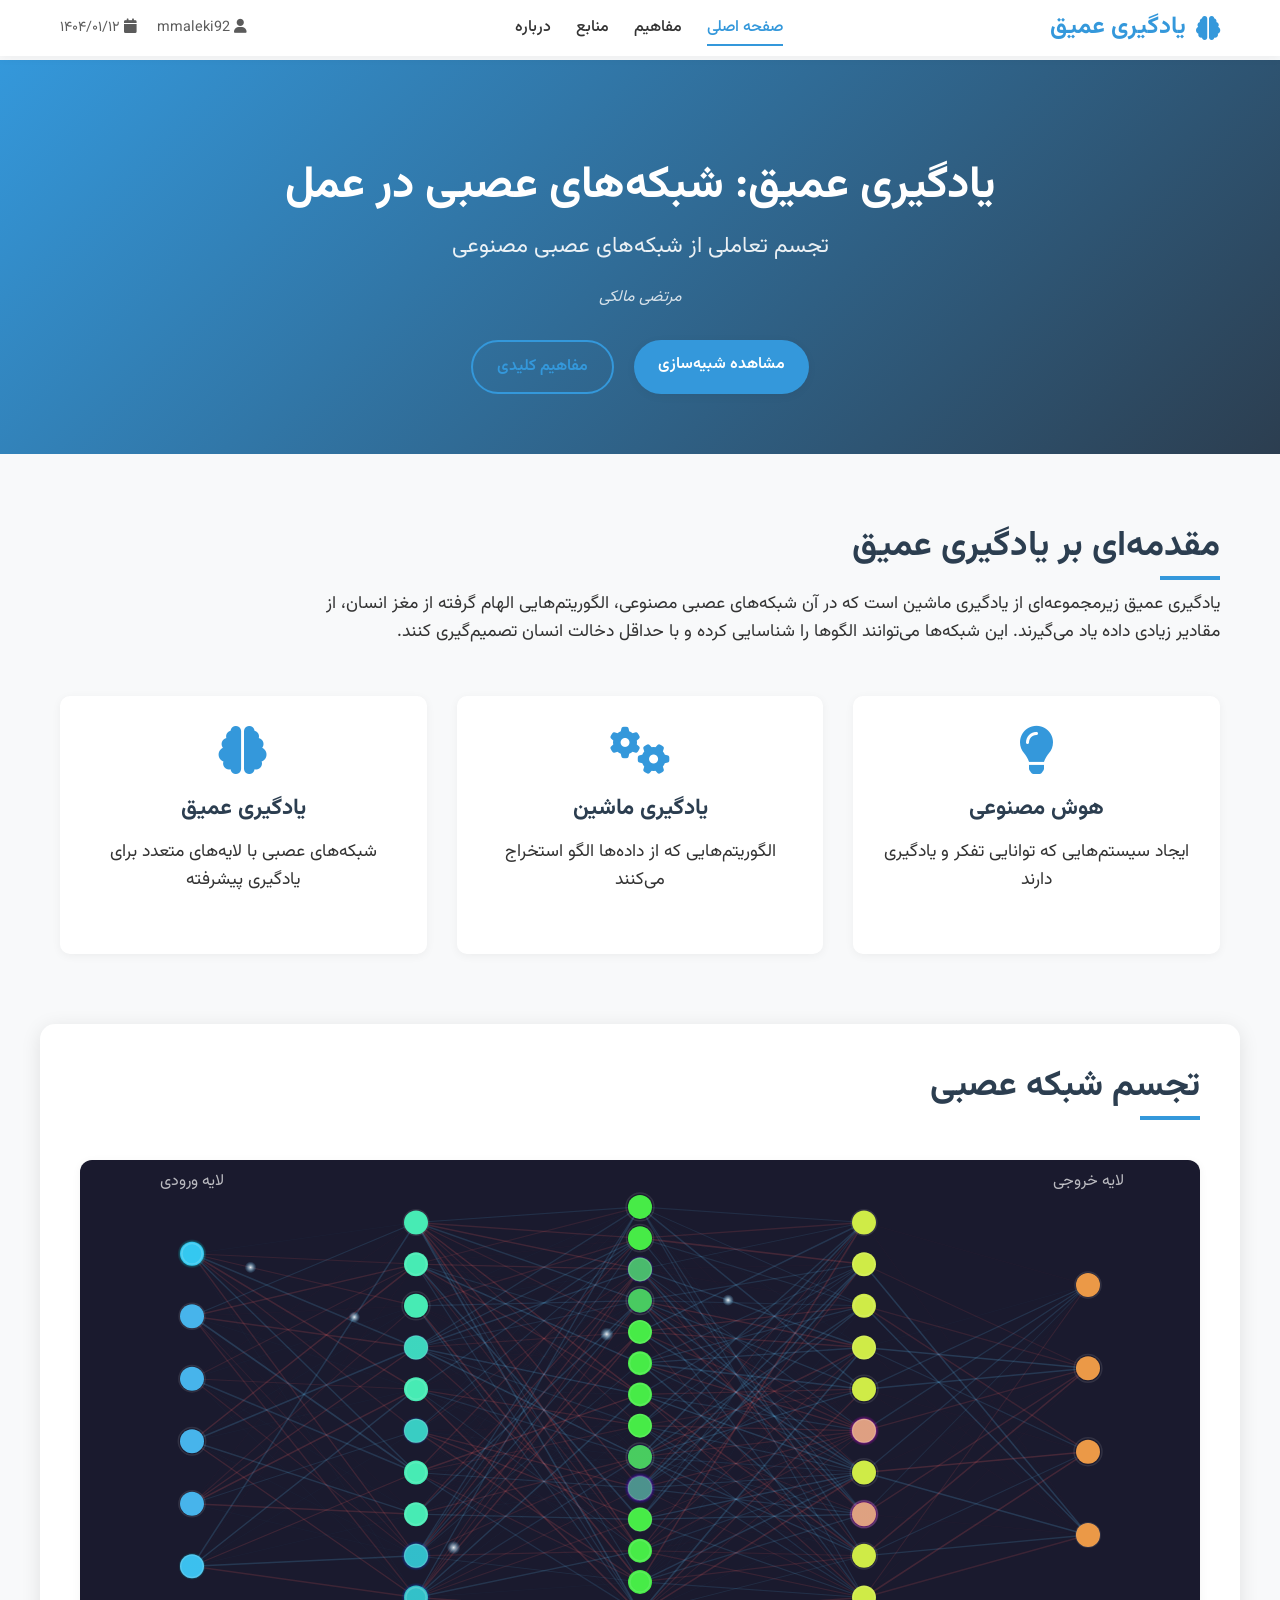
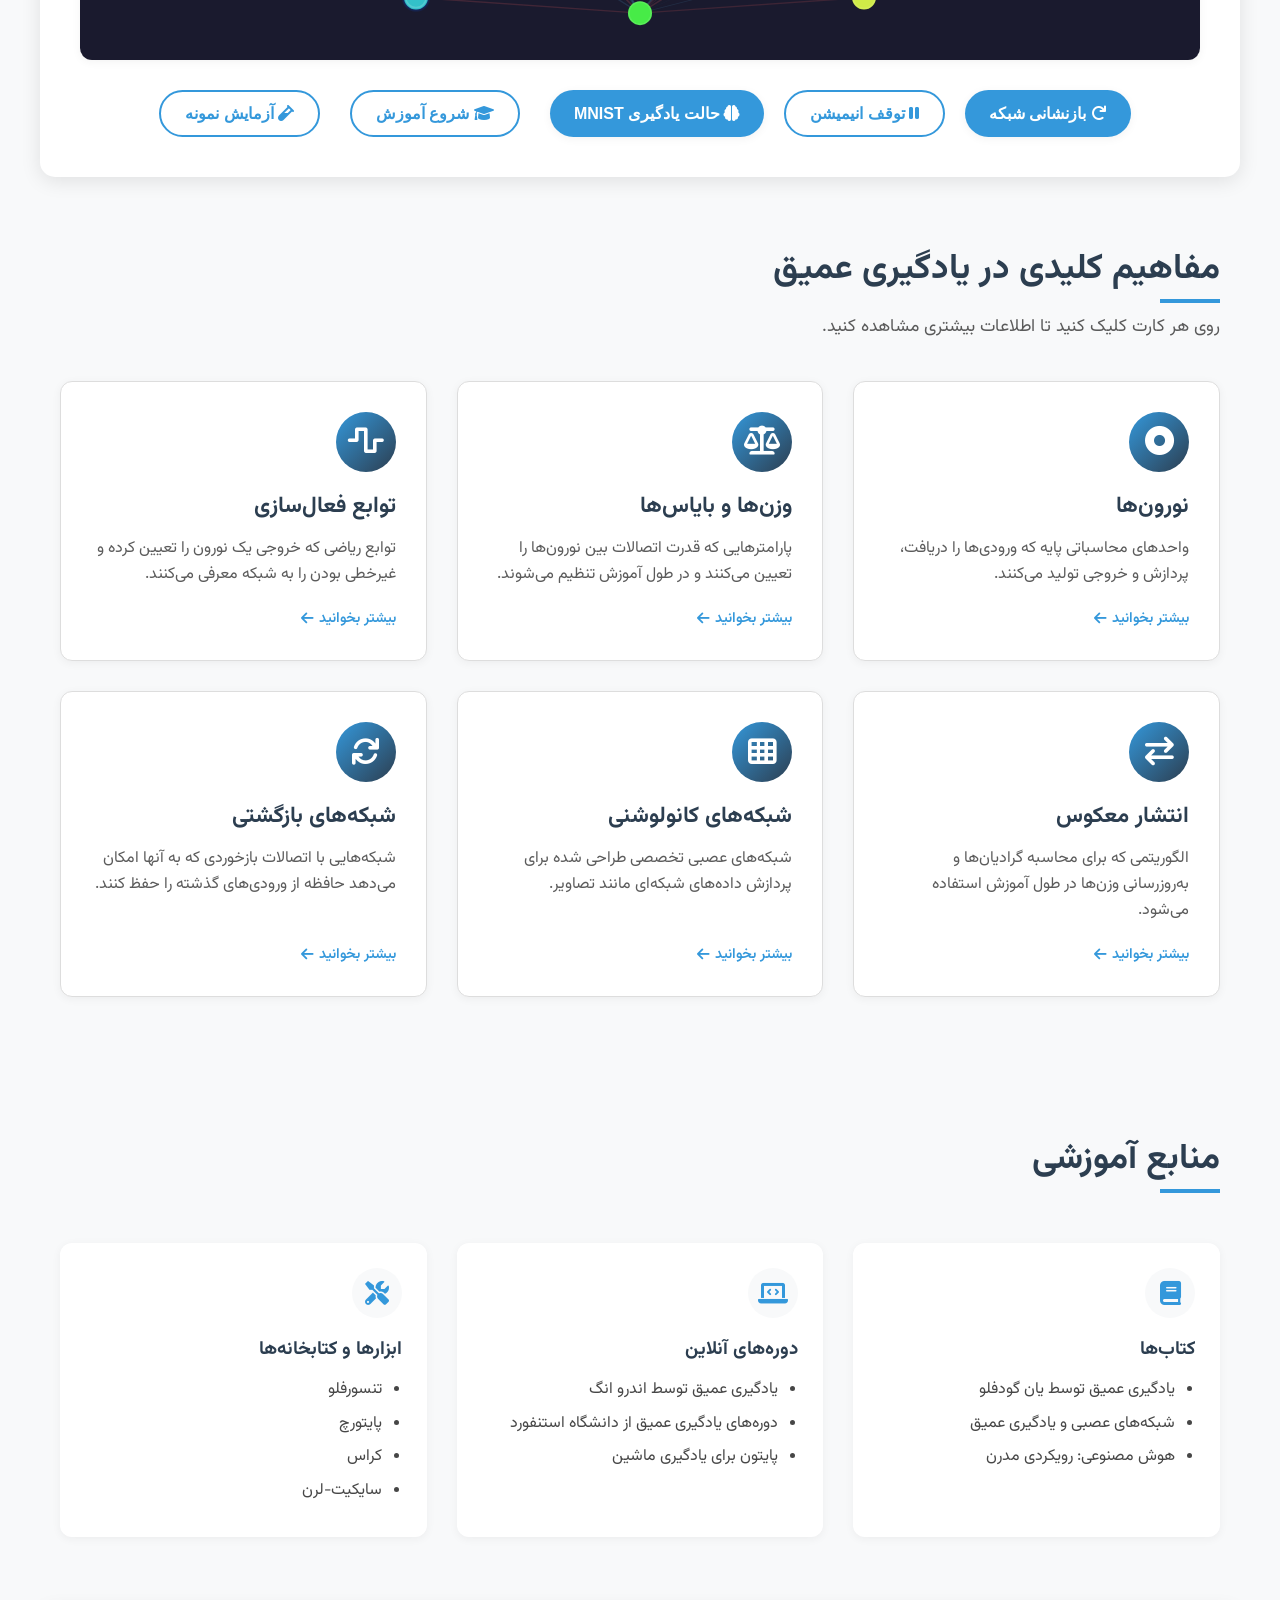
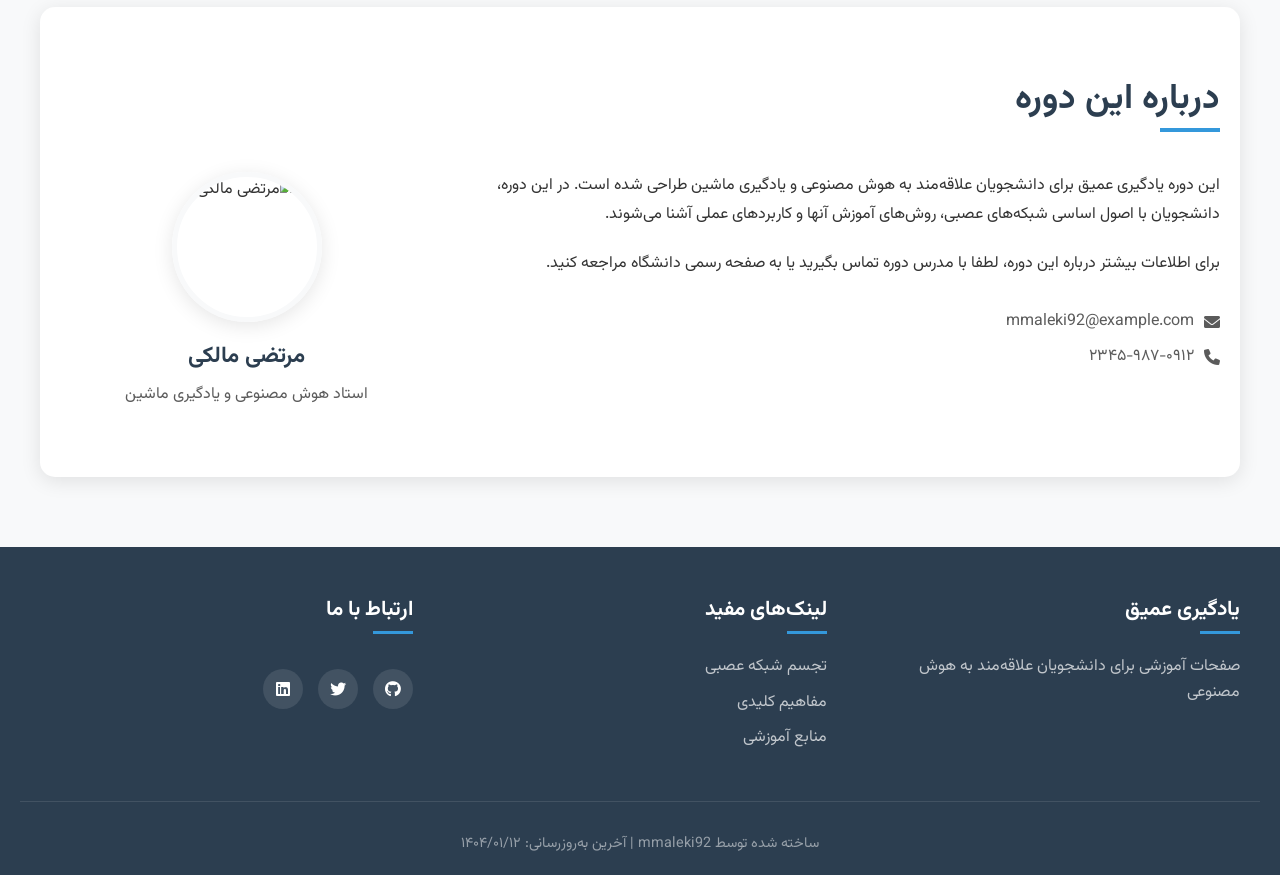
==== commit 3977a043: "added mnist learning" ====
--- a/fa/deep_learning/index.html
+++ b/fa/deep_learning/index.html
@@ -74,7 +74,29 @@
             <button id="toggleAnimation" class="btn secondary-btn"><i class="fas fa-pause"></i> توقف انیمیشن</button>
         </div>
     </section>
-
+    <!-- Add this section within your visualization section, after the existing controls -->
+    <div class="mnist-display">
+        <div class="mnist-info">
+            <h3 id="trainingStatus"></h3>
+            <div class="mnist-stats">
+                <div class="stat-item">
+                    <span class="stat-label">دوره آموزشی:</span>
+                    <span id="epochCounter" class="stat-value">0/0</span>
+                </div>
+                <div class="stat-item">
+                    <span class="stat-label">دقت:</span>
+                    <span id="accuracyValue" class="stat-value">0%</span>
+                </div>
+                <div class="stat-item">
+                    <span class="stat-label">خطا:</span>
+                    <span id="lossValue" class="stat-value">0</span>
+                </div>
+            </div>
+        </div>
+        <div class="mnist-prediction" id="mnistPrediction">
+            <!-- Prediction results will appear here -->
+        </div>
+    </div>
     <section id="concepts" class="concepts">
         <h2>مفاهیم کلیدی در یادگیری عمیق</h2>
         <p class="section-desc">روی هر کارت کلیک کنید تا اطلاعات بیشتری مشاهده کنید.</p>
--- a/fa/deep_learning/styles.css
+++ b/fa/deep_learning/styles.css
@@ -900,4 +900,70 @@
     .canvas-container {
         height: 300px;
     }
+}
+
+
+
+
+
+/* MNIST Visualization Styles */
+.mnist-display {
+    margin-top: 30px;
+    padding: 20px;
+    background-color: rgba(44, 62, 80, 0.1);
+    border-radius: 10px;
+    display: none;
+    /* Initially hidden until MNIST mode is enabled */
+}
+
+.mnist-info {
+    display: flex;
+    flex-direction: column;
+    align-items: center;
+}
+
+.mnist-stats {
+    display: flex;
+    gap: 30px;
+    margin: 15px 0;
+}
+
+.stat-item {
+    display: flex;
+    flex-direction: column;
+    align-items: center;
+}
+
+.stat-label {
+    font-size: 0.9rem;
+    color: var(--secondary-color);
+}
+
+.stat-value {
+    font-size: 1.2rem;
+    font-weight: bold;
+    color: var(--primary-color);
+}
+
+.mnist-prediction {
+    margin-top: 20px;
+    text-align: center;
+}
+
+.prediction-result {
+    display: inline-block;
+    padding: 10px 15px;
+    margin: 0 5px;
+    border-radius: 5px;
+    font-weight: bold;
+}
+
+.prediction-correct {
+    background-color: rgba(46, 204, 113, 0.2);
+    color: #27ae60;
+}
+
+.prediction-incorrect {
+    background-color: rgba(231, 76, 60, 0.2);
+    color: #c0392b;
 }
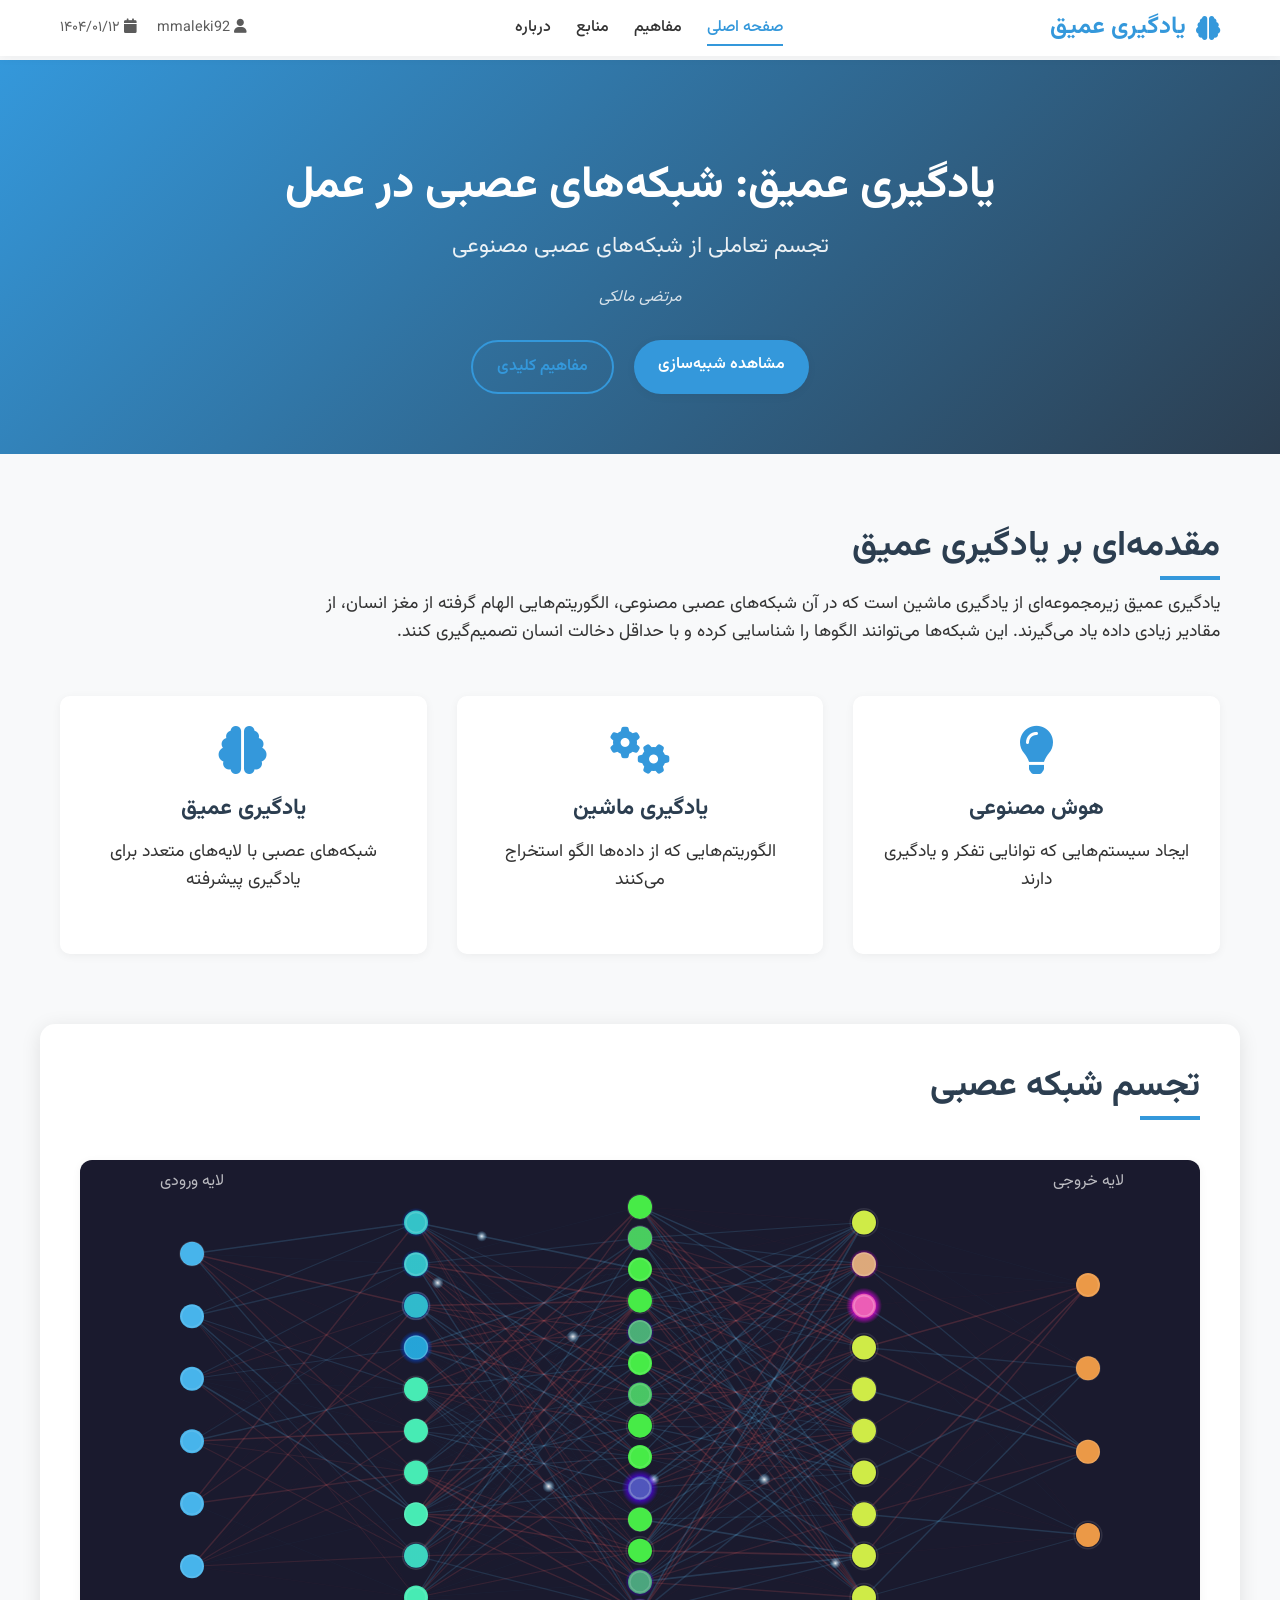
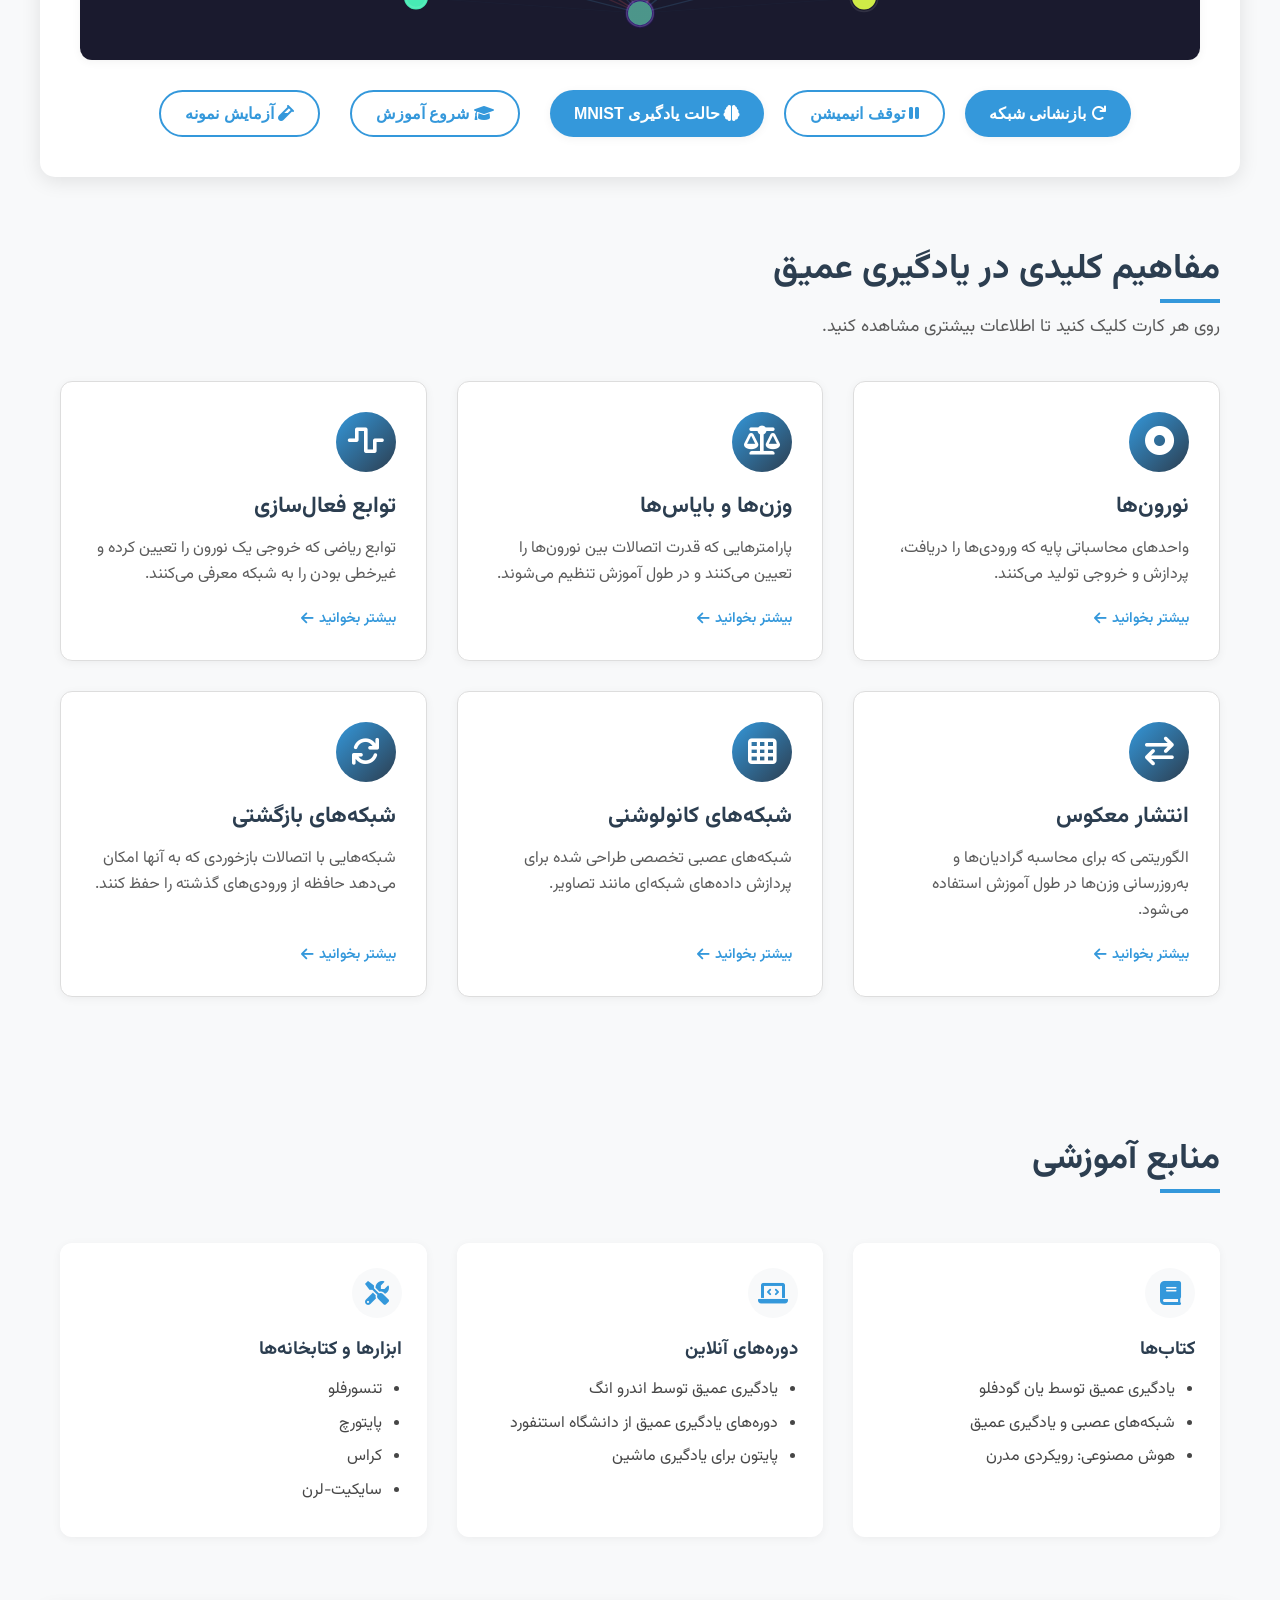
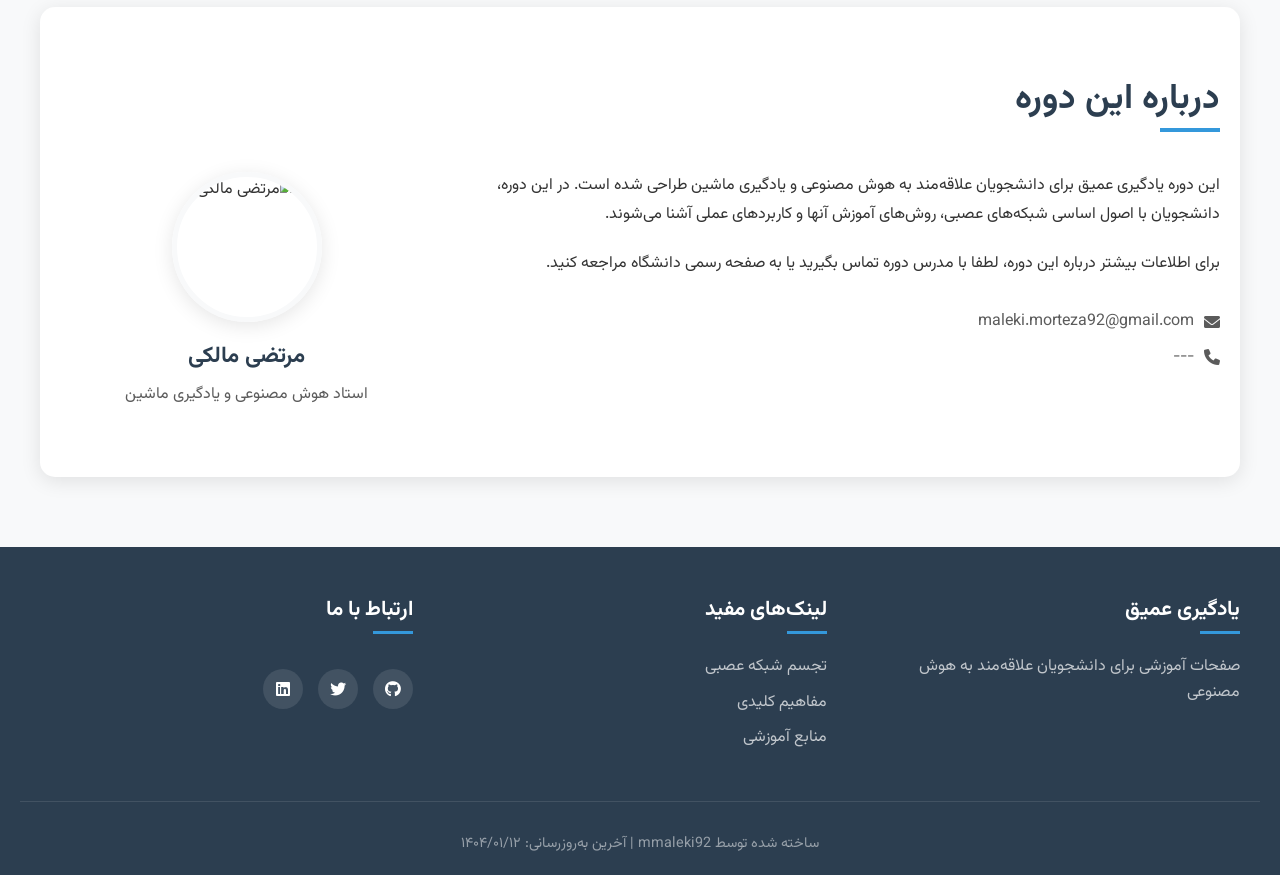
==== commit 4beffd49: "added correct email" ====
--- a/fa/deep_learning/index.html
+++ b/fa/deep_learning/index.html
@@ -200,8 +200,8 @@
                 <p>برای اطلاعات بیشتر درباره این دوره، لطفا با مدرس دوره تماس بگیرید یا به صفحه رسمی دانشگاه مراجعه
                     کنید.</p>
                 <div class="contact-info">
-                    <div><i class="fas fa-envelope"></i> mmaleki92@example.com</div>
-                    <div><i class="fas fa-phone"></i> ۲۳۴۵-۹۸۷-۰۹۱۲</div>
+                    <div><i class="fas fa-envelope"></i> maleki.morteza92@gmail.com</div>
+                    <div><i class="fas fa-phone"></i> ---</div>
                 </div>
             </div>
             <div class="instructor-profile">
